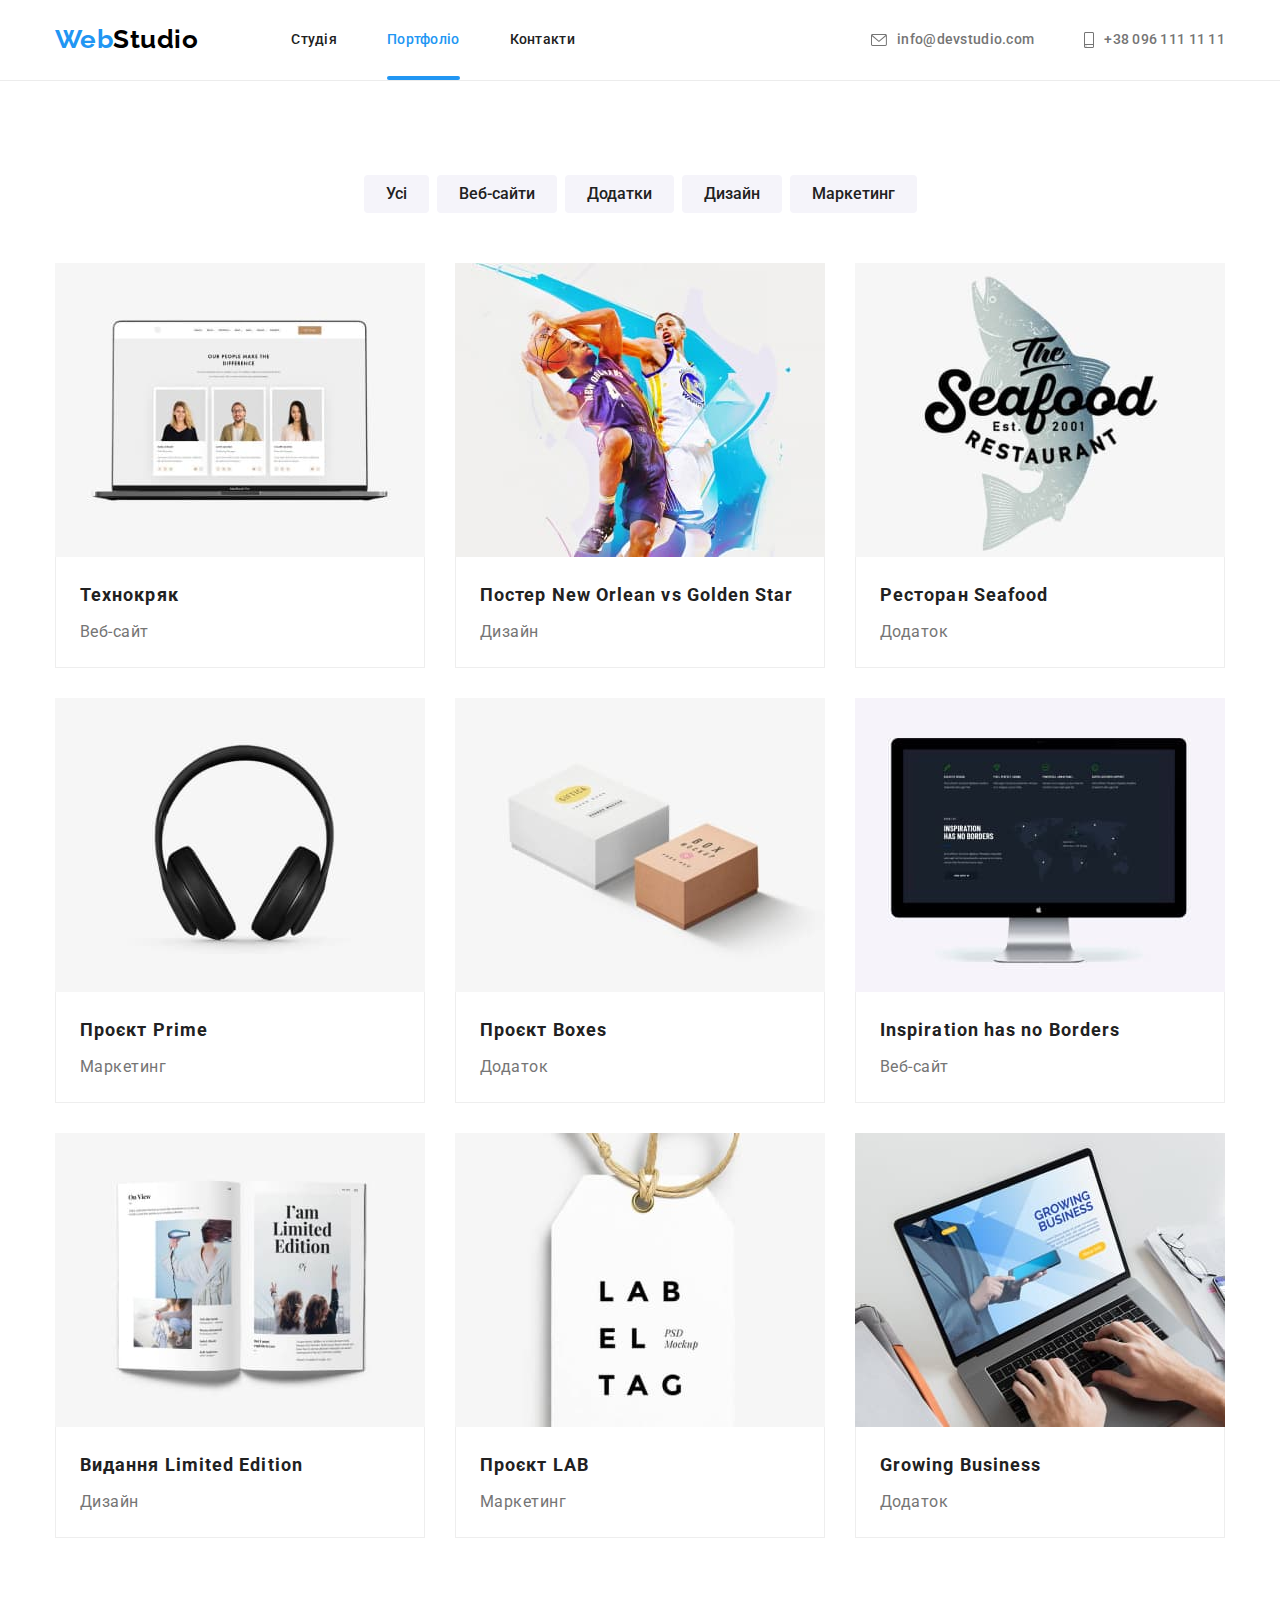
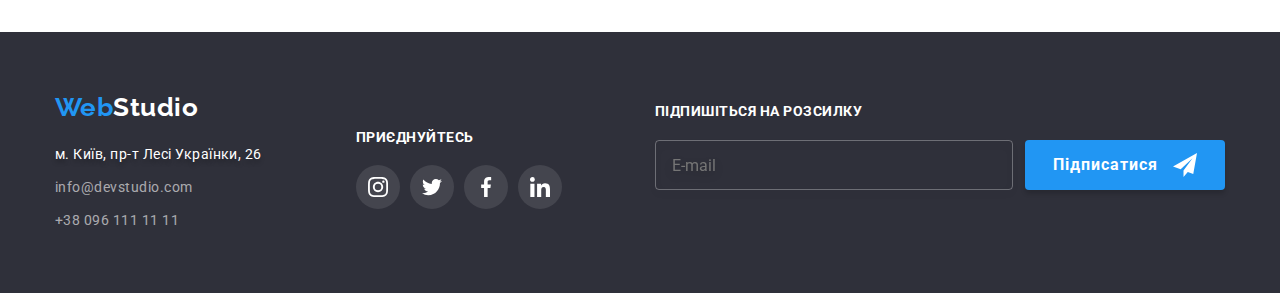
==== portfolio.html @ 2a23f06a "Копіює попереднє ДЗ" ====
<!DOCTYPE html>
<html lang="uk">
  <head>
    <meta charset="UTF-8" />
    <meta http-equiv="X-UA-Compatible" content="IE=edge" />
    <meta name="viewport" content="width=device-width, initial-scale=1.0" />
    <title>Portfolio</title>
    <link rel="preconnect" href="https://fonts.googleapis.com" />
    <link rel="preconnect" href="https://fonts.gstatic.com" crossorigin />
    <link
      href="https://fonts.googleapis.com/css2?family=Raleway:wght@700&family=Roboto:wght@400;500;700;900&display=swap"
      rel="stylesheet"
    />
    <link
      rel="stylesheet"
      href="https://cdnjs.cloudflare.com/ajax/libs/modern-normalize/1.1.0/modern-normalize.min.css"
    />
    <link rel="stylesheet" href="./css/styles.css" />
  </head>
  <body>
    <header class="header">
      <div class="container main-nav">
        <nav class="nav">
          <a href="./index.html" class="header-logo"><span class="logo-accent">Web</span>Studio</a>
          <ul class="site-nav reset">
            <li class="item"><a href="./index.html" class="link">Студія</a></li>
            <li class="item"><a href="./portfolio.html" class="link current">Портфоліо</a></li>
            <li class="item"><a href="" class="link">Контакти</a></li>
          </ul>
        </nav>
        <ul class="contacts reset">
          <li class="item">
            <a href="mailto:info@devstudio.com" class="contact">
              <svg class="icon envelope" width="16" height="12">
                <use href="./images/icon.svg#icon-envelope"></use>
              </svg>
              info@devstudio.com</a
            >
          </li>
          <li class="item">
            <a href="tel:+380961111111" class="contact">
              <svg class="icon smartphone" width="10" height="16">
                <use href="./images/icon.svg#icon-smartphone"></use>
              </svg>
              +38 096 111 11 11</a
            >
          </li>
        </ul>
      </div>
    </header>

    <main>
      <section class="section portfolio">
        <div class="container">
          <h1 class="hiden">Портфоліо</h1>
          <!-- Фільтри -->
          <ul class="filters reset">
            <li class="item"><button type="button" class="filter">Усі</button></li>
            <li class="item"><button type="button" class="filter">Веб-сайти</button></li>
            <li class="item"><button type="button" class="filter">Додатки</button></li>
            <li class="item"><button type="button" class="filter">Дизайн</button></li>
            <li class="item"><button type="button" class="filter">Маркетинг</button></li>
          </ul>
          <!-- Картки проєктів -->
          <ul class="cards flex reset">
            <li class="card">
              <a href="" class="card-link">
                <div class="card-thumd">
                  <div class="card-overlay">
                    <p class="card-actions">
                      Ресурс пропонує комплексні пропозиції з різним рівнем функціоналу та сервісів.
                      Все це дозволить відвідувачу отримати вичерпні відомості про компанію чи
                      приватну особу.
                    </p>
                  </div>
                  <img
                    src="./images/portfolio1.jpg"
                    alt="Ноутбук"
                    width="370"
                    height="294"
                    class="card-img"
                  />
                </div>
                <div class="descr">
                  <h2 class="title">Технокряк</h2>
                  <p class="text">Веб-сайт</p>
                </div>
              </a>
            </li>
            <li class="card">
              <a href="" class="card-link">
                <div class="card-thumd">
                  <div class="card-overlay">
                    <p class="card-actions">
                      Ресурс пропонує комплексні пропозиції з різним рівнем функціоналу та сервісів.
                      Все це дозволить відвідувачу отримати вичерпні відомості про компанію чи
                      приватну особу.
                    </p>
                  </div>
                  <img
                    src="./images/portfolio2.jpg"
                    alt="Баскетбол"
                    width="370"
                    height="294"
                    class="card-img"
                  />
                </div>
                <div class="descr">
                  <h2 class="title">Постер New Orlean vs Golden Star</h2>
                  <p class="text">Дизайн</p>
                </div>
              </a>
            </li>
            <li class="card">
              <a href="" class="card-link">
                <div class="card-thumd">
                  <div class="card-overlay">
                    <p class="card-actions">
                      Ресурс пропонує комплексні пропозиції з різним рівнем функціоналу та сервісів.
                      Все це дозволить відвідувачу отримати вичерпні відомості про компанію чи
                      приватну особу.
                    </p>
                  </div>
                  <img
                    src="./images/portfolio3.jpg"
                    alt="Назва ресторану на фоні риби"
                    width="370"
                    height="294"
                    class="card-img"
                  />
                </div>
                <div class="descr">
                  <h2 class="title">Ресторан Seafood</h2>
                  <p class="text">Додаток</p>
                </div>
              </a>
            </li>
            <li class="card">
              <a href="" class="card-link">
                <div class="card-thumd">
                  <div class="card-overlay">
                    <p class="card-actions">
                      Ресурс пропонує комплексні пропозиції з різним рівнем функціоналу та сервісів.
                      Все це дозволить відвідувачу отримати вичерпні відомості про компанію чи
                      приватну особу.
                    </p>
                  </div>
                  <img
                    src="./images/portfolio4.jpg"
                    alt="Навушники"
                    width="370"
                    height="294"
                    class="card-img"
                  />
                </div>
                <div class="descr">
                  <h2 class="title">Проєкт Prime</h2>
                  <p class="text">Маркетинг</p>
                </div>
              </a>
            </li>
            <li class="card">
              <a href="" class="card-link">
                <div class="card-thumd">
                  <div class="card-overlay">
                    <p class="card-actions">
                      Ресурс пропонує комплексні пропозиції з різним рівнем функціоналу та сервісів.
                      Все це дозволить відвідувачу отримати вичерпні відомості про компанію чи
                      приватну особу.
                    </p>
                  </div>
                  <img
                    src="./images/portfolio5.jpg"
                    alt="Дві коробки"
                    width="370"
                    height="294"
                    class="card-img"
                  />
                </div>
                <div class="descr">
                  <h2 class="title">Проєкт Boxes</h2>
                  <p class="text">Додаток</p>
                </div>
              </a>
            </li>
            <li class="card">
              <a href="" class="card-link">
                <div class="card-thumd">
                  <div class="card-overlay">
                    <p class="card-actions">
                      Ресурс пропонує комплексні пропозиції з різним рівнем функціоналу та сервісів.
                      Все це дозволить відвідувачу отримати вичерпні відомості про компанію чи
                      приватну особу.
                    </p>
                  </div>
                  <img
                    src="./images/portfolio6.jpg"
                    alt="Монітор"
                    width="370"
                    height="294"
                    class="card-img"
                  />
                </div>
                <div class="descr">
                  <h2 class="title">Inspiration has no Borders</h2>
                  <p class="text">Веб-сайт</p>
                </div>
              </a>
            </li>
            <li class="card">
              <a href="" class="card-link">
                <div class="card-thumd">
                  <div class="card-overlay">
                    <p class="card-actions">
                      Ресурс пропонує комплексні пропозиції з різним рівнем функціоналу та сервісів.
                      Все це дозволить відвідувачу отримати вичерпні відомості про компанію чи
                      приватну особу.
                    </p>
                  </div>
                  <img
                    src="./images/portfolio7.jpg"
                    alt="Глянцевий журнал"
                    width="370"
                    height="294"
                    class="card-img"
                  />
                </div>
                <div class="descr">
                  <h2 class="title">Видання Limited Edition</h2>
                  <p class="text">Дизайн</p>
                </div>
              </a>
            </li>
            <li class="card">
              <a href="" class="card-link">
                <div class="card-thumd">
                  <div class="card-overlay">
                    <p class="card-actions">
                      Ресурс пропонує комплексні пропозиції з різним рівнем функціоналу та сервісів.
                      Все це дозволить відвідувачу отримати вичерпні відомості про компанію чи
                      приватну особу.
                    </p>
                  </div>
                  <img
                    src="./images/portfolio8.jpg"
                    alt="Бірка з логотипом"
                    width="370"
                    height="294"
                    class="card-img"
                  />
                </div>
                <div class="descr">
                  <h2 class="title">Проєкт LAB</h2>
                  <p class="text">Маркетинг</p>
                </div>
              </a>
            </li>
            <li class="card">
              <a href="" class="card-link">
                <div class="card-thumd">
                  <div class="card-overlay">
                    <p class="card-actions">
                      Ресурс пропонує комплексні пропозиції з різним рівнем функціоналу та сервісів.
                      Все це дозволить відвідувачу отримати вичерпні відомості про компанію чи
                      приватну особу.
                    </p>
                  </div>
                  <img
                    src="./images/portfolio9.jpg"
                    alt="Ноутбук"
                    width="370"
                    height="294"
                    class="card-img"
                  />
                </div>
                <div class="descr">
                  <h2 class="title">Growing Business</h2>
                  <p class="text">Додаток</p>
                </div>
              </a>
            </li>
          </ul>
        </div>
      </section>
    </main>
    <footer class="footer">
      <div class="container test" >
        <div class="logo-address">
          <a href="./index.html" class="footer-logo"><span class="logo-accent">Web</span>Studio</a>
          <address>
            <ul class="address reset">
              <li class="item">
                <a
                  href="https://goo.gl/maps/BD2goGqoKJYriKca9"
                  target="_blank"
                  class="footer-address"
                  >м. Київ, пр-т Лесі Українки, 26</a
                >
              </li>
              <li class="item">
                <a href="mailto:info@devstudio.com" class="footer-mail">info@devstudio.com</a>
              </li>
              <li class="item">
                <a href="tel:+380961111111" class="footer-tel">+38 096 111 11 11</a>
              </li>
            </ul>
          </address>
        </div>
        <div class="social-footer">
          <h3 class="title">приєднуйтесь</h3>
          <ul class="social-links reset">
            <li>
              <a href="" class="icon-link">
                <svg class="icon" width="20" height="20">
                  <use href="./images/icon.svg#icon-instagram"></use>
                </svg>
              </a>
            </li>
            <li>
              <a href="" class="icon-link">
                <svg class="icon" width="20" height="20">
                  <use href="./images/icon.svg#icon-twitter"></use>
                </svg>
              </a>
            </li>
            <li>
              <a href="" class="icon-link">
                <svg class="icon" width="20" height="20">
                  <use href="./images/icon.svg#icon-facebook"></use>
                </svg>
              </a>
            </li>
            <li>
              <a href="" class="icon-link">
                <svg class="icon" width="20" height="20">
                  <use href="./images/icon.svg#icon-linkedin"></use>
                </svg>
              </a>
            </li>
          </ul>
        </div>
        <div class="subscription">
          <h3 class="title">Підпишіться на розсилку</h3>
          <form class="subscription-form">
            <label for="user_email"></label>
            <input class="subscription-input" type="email" name="subscriber-email" id="user_email" placeholder="E-mail"/>

            <button class="subscription-btn" type="submit">Підписатися
              <svg class="subscription-icon" width="24" height="24">
                <use href="./images/icon.svg#icon-send"></use>
              </svg>
            </button>
          </form>
        </div>
      </div>
    </footer>
  </body>
</html>
---- css/styles.css ----
html {
  box-sizing: border-box;
}

*,
*::before,
*::after {
  box-sizing: border-box;
}

h1,
h2,
h3,
h4,
h5,
h6,
p {
  margin-top: 0;
  margin-bottom: 0;
}

img {
  display: block;
}

:root {
  --primary-text-color: #212121;
  --text-color: #757575;
  --accent-color: #2196f3;
  --primary-background-color: #ffffff;
  --secondary-background-color: #2f303a;
  --third-background-color: #f5f5f5;
  /* Transition settings*/
  --transition-duration: 250ms;
  --transition-timing-function: cubic-bezier(0.4, 0, 0.2, 1);
}

body {
  background-color: var(--primary-background-color);
  color: var(--primary-text-color);

  font-family: 'Roboto', sans-serif;
  letter-spacing: 0.03em;
}

input, 
textarea {
  display: block;
  outline: transparent;
}

.reset {
  padding: 0;
  margin: 0;
  list-style: none;
}

/* Header */

.header {
  border-bottom: 1px solid #ececec;
}
.header-logo {
  padding-top: 24px;
  padding-bottom: 24px;

  color: #000000;

  font-family: 'Raleway', sans-serif;
  font-weight: 700;
  font-size: 26px;
  line-height: 1.2;
  text-decoration: none;

  transition-property: color;
  transition-duration: var(--transition-duration);
  transition-timing-function: var(--transition-timing-function);
}

.header-logo .logo-accent {
  color: var(--accent-color);
}

.header-logo:hover,
.header-logo:focus {
  color: var(--accent-color);
}

.container {
  margin: 0 auto;
  width: 1200px;
  padding-left: 15px;
  padding-right: 15px;
}
/* Site nav */

.nav {
  display: flex;
  align-items: center;
}

.main-nav {
  display: flex;
}

.site-nav {
  display: flex;
  margin-left: 93px;
}

.site-nav .item + .item {
  margin-left: 50px;
}

.contacts {
  display: flex;
  margin-left: auto;
}

.contacts .item + .item {
  margin-left: 50px;
}

.site-nav .link,
.contacts .contact {
  display: block;
  padding-top: 32px;
  padding-bottom: 32px;

  color: var(--primary-text-color);

  font-weight: 500;
  font-size: 14px;
  line-height: 1.14;
  letter-spacing: 0.02em;
  text-decoration: none;

  transition-property: color;
  transition-duration: var(--transition-duration);
  transition-timing-function: var(--transition-timing-function);

}

.site-nav .link.current {
  position: relative;
  color: var(--accent-color);
}

.link.current::after {
  content: '';
  position: absolute;
  left: 0;
  bottom: 0;
  display: block;
  width: 100%;
  height: 4px;
  border-radius: 2px;
  background-color: var(--accent-color);
}

.contacts .contact {
  display: flex;
  align-items: center;

  color: var(--text-color);

  transition-property: color;
  transition-duration: var(--transition-duration);
  transition-timing-function: var(--transition-timing-function);

}

.contact > .icon.envelope {
  width: 16px;
  height: 12px;
  margin-right: 10px;
  padding: 0;
  fill: currentColor;
}

.contact > .icon.smartphone {
  width: 10px;
  height: 16px;
  margin-right: 10px;
  padding: 0;
  fill: currentColor;
}

.site-nav .link:hover,
.site-nav .link:focus,
.contact:hover,
.contact:focus {
  color: var(--accent-color);
}

/* Hero */

.hero-title {
  margin: 0 auto;
  margin-bottom: 30px;
  width: 696px;

  color: var(--primary-background-color);

  font-weight: 900;
  font-size: 44px;
  line-height: 1.36;
  letter-spacing: 0.06em;
  text-transform: uppercase;
}

.hero {
  padding-top: 200px;
  padding-bottom: 200px;
  text-align: center;

  background-color: #c4c4c4;
}

.overlay {
  max-width: 1600px;
  height: 600px;
  margin-left: auto;
  margin-right: auto;
  background-image: linear-gradient(to right, rgba(47, 48, 58, 0.4), rgba(47, 48, 58, 0.4)),
    url(../images/bg-image-hero.jpg);
  background-repeat: no-repeat;
  background-position: center;
  background-size: cover;
}

/* Hero button */

.button {
  border: none;
  border-radius: 4px;
  box-shadow: 0px 4px 4px rgba(0, 0, 0, 0.15);
  padding: 10px 32px;
  min-width: 216px;

  color: var(--primary-background-color);
  background-color: var(--accent-color);

  font-weight: 700;
  font-size: 16px;
  line-height: 1.88;
  text-align: center;
  letter-spacing: 0.06em;
  cursor: pointer;

  transition-property: background-color;
  transition-duration: var(--transition-duration);
  transition-timing-function: var(--transition-timing-function);
}
.button:hover,
.button:focus {
  background-color: #188ce8;
}

/* Modal */

.backdrop {
  position: fixed;
  z-index: 10;
  top: 0;
  left: 0;
  width: 100%;
  height: 100%;
  background-color: rgba(0, 0, 0, 0.2);
  transform:  scale(1);
  transition-duration: 250ms;
  transform-origin: top center;
  transition-timing-function: var(--transition-timing-function);
}

.backdrop.is-hidden {
  opacity: 0;
  pointer-events: none;
  visibility: hidden;

  transform:  scale(0);
  transition-duration: 250ms;
  transform-origin: top center;
  transition-timing-function: var(--transition-timing-function);
}

.modal {
  position: absolute;
  top: 50%;
  left: 50%;
  transform: translate(-50%, -50%);
  width: 528px;
  height: 581px;
  background-color: #FFFFFF;
  box-shadow: 0px 1px 3px rgba(0, 0, 0, 0.12), 0px 1px 1px rgba(0, 0, 0, 0.14), 0px 2px 1px rgba(0, 0, 0, 0.2);
  border-radius: 4px;
}

.modal-btn-close {
  position: absolute;
  top: 8px;
  right: 8px;
  display: flex;
  justify-content: center;
  align-items: center;
  width: 30px;
  height: 30px;
  background: #FFFFFF;
  border: 1px solid rgba(0, 0, 0, 0.1);
  border-radius: 50%;
  cursor: pointer;
}

.modal-btn-close .icon {
  width: 11px;
  height: 11px;

  transition-property: fill;
  transition-duration: var(--transition-duration);
  transition-timing-function: var(--transition-timing-function);
}

.modal-btn-close:hover .icon {
  fill: var(--accent-color);
}

/* Modal forms */

.registration-form {
  padding: 40px;
  text-align: left;
}

.modal-title {
  display: block;
  text-align: center;
  margin-bottom: 12px;
  font-weight: 700;
  font-size: 20px;
  line-height: 1.15;
  color: #212121;
}

.modal-label {
  position: relative;
  display: block;
}

.modal-label:nth-child(-n + 3) {
  margin-bottom: 10px;
}

.modal-label:last-child {
  margin-bottom: 20px;
}

.modal-name {
  display: block;
  margin-left: 0;
  margin-bottom: 4px;
  font-weight: 400;
  font-size: 12px;
  line-height: 1.17;
  letter-spacing: 0.01em;
  color: var(--text-color);
}

.modal-input {
  outline: transparent;
  width: 100%;
  height: 40px;
  padding-left: 42px;
  padding-right: 42px;
  border: 1px solid rgba(33, 33, 33, 0.2);
  border-radius: 4px;
  font-size: 12px;
  line-height: 1.17;
  letter-spacing: 0.01em;
  color: rgba(117, 117, 117, 0.5);

  transition-property: border-color, fill;
  transition-duration: var(--transition-duration);
  transition-timing-function: var(--transition-timing-function);
}

.modal-icon {
  position: absolute;
  bottom: 11px;
  left: 12px;

  transition-property: border-color, fill;
  transition-duration: var(--transition-duration);
  transition-timing-function: var(--transition-timing-function);
}

.modal-input:focus {
  border-color: var(--accent-color);
}

.modal-input:focus + .modal-icon {
  fill: var(--accent-color);
}

.modal-textarea {
  outline: transparent;
  width: 100%;
  height: 120px;
  padding: 12px 16px;
  border: 1px solid rgba(33, 33, 33, 0.2);
  border-radius: 4px;
  resize: none;
  font-weight: 400;
  font-size: 12px;
  line-height: 1.17;
  letter-spacing: 0.01em;
  color: rgba(117, 117, 117, 0.5);

  transition-property: border-color;
  transition-duration: var(--transition-duration);
  transition-timing-function: var(--transition-timing-function);
}

.modal-textarea::placeholder {
  font-weight: 400;
  font-size: 12px;
  line-height: 1.17;
  letter-spacing: 0.01em;
  color: rgba(117, 117, 117, 0.5);
}

.modal-textarea:focus {
  border-color: var(--accent-color);
}

.agreement-title {
  display: flex;
  align-items: center;
  justify-content: center;
  gap: 8px;

  /* display: block; */
  margin-bottom: 30px;
  text-align: center;
  font-weight: 400;
  font-size: 14px;
  line-height: 1.71;
  color: var(--text-color);
  cursor: pointer;
}

.agreement-chekbox {
  position: absolute;
  opacity: 0;
  transform: scale(0);
}

.chekbox-icon {
  display: block;
}

.uncheked-icon {
  opacity: 1;

  transition-property: opacity, fill;
  transition-duration: var(--transition-duration);
  transition-timing-function: var(--transition-timing-function);
}

.agreement-chekbox:checked + .chekbox-icon .uncheked-icon {
  opacity: 0;
}

.cheked-icon {
  opacity: 0;

  transition-property: opacity;
  transition-duration: var(--transition-duration);
  transition-timing-function: var(--transition-timing-function);
}

.agreement-chekbox:checked + .chekbox-icon .cheked-icon {
  opacity: 1;
}

.agreement-chekbox:focus + .chekbox-icon .uncheked-icon {
  fill: var(--accent-color);
}

.agreement-name {
  user-select: none;
}

.agreement-link {
  text-decoration: underline;
  text-underline-position: under;  
  color: var(--accent-color);

  transition-property: color;
  transition-duration: var(--transition-duration);
  transition-timing-function: var(--transition-timing-function);
}

.agreement-link:hover,
.agreement-link:focus {
  color: #188ce8;
}

.agreement-btn {
  display: block;
  margin: 0 auto;
  width: 200px;
  height: 50px;
  border: none;
  font-weight: 700;
  font-size: 16px;
  line-height: 1.88;
  letter-spacing: 0.06em;
  color: #FFFFFF;
  background-color: var(--accent-color);
  box-shadow: 0px 4px 4px rgba(0, 0, 0, 0.15);
  border-radius: 4px;
  cursor: pointer;

  transition-property: background-color;
  transition-duration: var(--transition-duration);
  transition-timing-function: var(--transition-timing-function);
}

.agreement-btn:hover,
.agreement-btn:focus {
background-color: #188ce8;
}


/* Sections */

.section {
  padding-top: 94px;
  padding-bottom: 94px;
}

.section-title {
  margin-bottom: 50px;
  color: var(--primary-text-color);

  font-weight: 700;
  font-size: 36px;
  line-height: 1.17;
  text-align: center;
}

/* Features */

.hiden {
  position: absolute;
  width: 1px;
  height: 1px;
  margin: -1px;
  border: 0;
  padding: 0;
  white-space: nowrap;
  clip-path: inset(100%);
  clip: rect(0 0 0 0);
  overflow: hidden;
}

.section.features {
  padding-bottom: 0;
}

.features {
  display: flex;
}

.features .item {
  width: 270px;
  margin-left: 30px;
}

.features .item:nth-child(1) {
  margin-left: 0;
}

.icon-features-bg {
  width: 270px;
  padding: 25px 100px;
  margin-bottom: 30px;
  background: #f5f4fa;
  border-radius: 4px;
}

.icon-features-bg > .icon {
  display: block;
}

.features .text {
  color: var(--text-color);
}

.features .title {
  margin-bottom: 10px;
  font-weight: 700;
  font-size: 14px;
  line-height: 1.14;
  text-transform: uppercase;
}

.features .text {
  font-size: 14px;
  line-height: 1.71;
}

/* Works */

.works {
  display: flex;
}

.works .item {
  position: relative;
  width: 370px;
  margin-left: 30px;
}

.works .item:nth-child(1) {
  margin-left: 0;
}

.works .descr {
  position: absolute;
  bottom: 0;
  left: 0;
  width: 100%;
  padding: 27px;
  font-weight: 700;
  font-size: 14px;
  line-height: 1.14;
  text-align: center;
  text-transform: uppercase;
  color: #FFFFFF;
  background-color: rgba(47, 48, 58, 0.8);;
}

/* Team */

.section.team {
  background-color: var(--third-background-color);
}

.team-list {
  display: flex;
  text-align: center;
}

.team-list .item {
  width: 270px;
  margin-left: 30px;
  text-align: center;
  background-color: var(--primary-background-color);
  box-shadow: 0px 1px 3px rgba(0, 0, 0, 0.12), 0px 1px 1px rgba(0, 0, 0, 0.14),
    0px 2px 1px rgba(0, 0, 0, 0.2);
  border-radius: 0px 0px 4px 4px;
}

.team-list .item:nth-child(1) {
  margin-left: 0;
}

.section.team > .section-title {
  margin-bottom: 50px;
}

.team-list .descr {
  padding-top: 30px;
  padding-bottom: 30px;
}

.team-list .name {
  margin-bottom: 10px;
  font-weight: 500;
  font-size: 16px;
  line-height: 1.19;
}

.team-list .position {
  margin-bottom: 16px;

  color: var(--text-color);

  font-size: 16px;
  line-height: 1.19;
}

.descr .social-links {
  display: flex;
  justify-content: center;
  gap: 10px;
}

.social-links .icon-link {
  display: flex;
  align-items: center;
  justify-content: center;
  width: 44px;
  height: 44px;
  border-radius: 50%;
  color: #afb1b8;

  transition-property: background-color, color;
  transition-duration: var(--transition-duration);
  transition-timing-function: var(--transition-timing-function);
}

.icon-link:hover,
.icon-link:focus {
  color: #ffffff;
  background-color: var(--accent-color);
}

.icon-link .icon {
  fill: currentColor;
}

/* Clients */

.client-links {
  display: flex;
  justify-content: center;
  gap: 30px;
}

.client-link {
  display: block;
  width: 170px;
  padding: 16px 32px;
  border: 1px solid #afb1b8;
  border-radius: 4px;
  color: #afb1b8;

  transition-property: border-color, color;
  transition-duration: var(--transition-duration);
  transition-timing-function: var(--transition-timing-function);

}

.client-link:hover,
.client-link:focus {
  color: var(--accent-color);
  border-color: var(--accent-color);
}

.client-link .icon {
  display: block;
  fill: currentColor;
}

/* Footer */

.footer {
  padding-top: 60px;
  padding-bottom: 60px;
  background-color: var(--secondary-background-color);
}

.footer-logo {
  display: block;
  margin-bottom: 20px;
  color: var(--primary-background-color);

  font-family: 'Raleway', sans-serif;
  font-weight: 700;
  font-size: 26px;
  line-height: 1.19;
  text-decoration: none;

  transition-property: color;
  transition-duration: var(--transition-duration);
  transition-timing-function: var(--transition-timing-function);
}

.footer-logo .logo-accent {
  color: var(--accent-color);
}

.footer-logo:hover,
.footer-logo:focus {
  color: var(--accent-color);
}

.address {
  width: 231px;
  font-size: 14px;
  line-height: 1.71;
  font-style: normal;
}

.address > .item:nth-child(-n + 2) {
  margin-bottom: 9px;
}

.footer-address {
  display: block;
  color: var(--primary-background-color);
  text-decoration: none;
  text-shadow: 0px 4px 4px rgba(0, 0, 0, 0.25);

  transition-property: color;
  transition-duration: var(--transition-duration);
  transition-timing-function: var(--transition-timing-function);
}

.footer-mail,
.footer-tel {
  display: block;
  color: rgba(255, 255, 255, 0.6);
  text-decoration: none;

  transition-property: color;
  transition-duration: var(--transition-duration);
  transition-timing-function: var(--transition-timing-function);
}

.footer-address:hover,
.footer-address:focus,
.footer-mail:hover,
.footer-mail:focus,
.footer-tel:hover,
.footer-tel:focus {
  color: var(--accent-color);
}
/* Social footer */

.test {
  display: flex;
}

.social-footer {
  width: 206px;
  margin-left: 70px;
  align-content: center;
}

.social-footer .title {
  margin-top: 12px;
  margin-bottom: 20px;
  font-weight: 700;
  font-size: 14px;
  line-height: 16px;
  text-transform: uppercase;
  color: #ffffff;
}

.social-footer .social-links {
  display: flex;
  gap: 10px;
}

.social-footer .icon-link {
  display: flex;
  align-items: center;
  justify-content: center;
  width: 44px;
  height: 44px;
  border-radius: 50%;
  color: #ffffff;
  background: rgba(255, 255, 255, 0.1);

  transition-property: background-color;
  transition-duration: var(--transition-duration);
  transition-timing-function: var(--transition-timing-function);
}

.icon-link:hover,
.icon-link:focus {
  background-color: var(--accent-color);
}

/* Footer Subscription */

.subscription {
  margin-left: 93px;
}

.subscription-form {
  display: flex;
}

.subscription .title { 
  margin-top: 12px; 
  margin-bottom: 20px;
  font-weight: 700;
  font-size: 14px;
  line-height: 1.14;
  text-transform: uppercase;
    color: #FFFFFF;
}

.subscription-input {
  width: 358px;
  height: 50px;
  margin-right: 12px;
  padding: 15px 16px;
  border: 1px solid rgba(255, 255, 255, 0.3);
  filter: drop-shadow(0px 4px 4px rgba(0, 0, 0, 0.15));
  border-radius: 4px;
  background-color: transparent;
  font-size: 16px;
  line-height: 1.25;
  color: rgba(255, 255, 255, 0.6);

  transition-property: border-color;
  transition-duration: var(--transition-duration);
  transition-timing-function: var(--transition-timing-function);
}

.subscription-input:focus {
  border-color: var(--accent-color);
}

.subscription-btn {
  position: relative;
  display: block;
  width: 200px;
  height: 50px;
  padding: 10px 28px;
  border: none;
  background-color: #2196F3;
  box-shadow: 0px 4px 4px rgba(0, 0, 0, 0.15);
  border-radius: 4px;
  text-align: start;
  font-weight: 700;
  font-size: 16px;
  line-height: 1.88;
  letter-spacing: 0.06em;
  color: #FFFFFF;
  cursor: pointer;

  transition-property: background-color;
  transition-duration: var(--transition-duration);
  transition-timing-function: var(--transition-timing-function);

}

.subscription-icon {
  position: absolute;
  top: 13px;
  right: 28px;
}

.subscription-btn:hover,
.subscription-btn:focus {
  background-color: #188ce8;
}

/* Page Portfolio.html */

.section.portfolio {
  background-color: var(--primary-background-color);
}

.filters {
  display: flex;
  justify-content: center;
  margin-bottom: 50px;
}

.filters .item + .item {
  margin-left: 8px;
}

.filters .button {
  padding: 6px 22px;
}
.filter {
  padding: 6px 22px;

  background-color: #f5f4fa;
  color: var(--primary-text-color);
  border-radius: 4px;
  border: none;

  font-weight: 500;
  font-size: 16px;
  line-height: 1.62;
  font-family: inherit;

  transition-property: background-color, color, box-shadow;
  transition-duration: var(--transition-duration);
  transition-timing-function: var(--transition-timing-function);
}

.filter:hover,
.filter:focus {
  background-color: var(--accent-color);
  color: var(--primary-background-color);
  box-shadow: 0px 3px 1px rgba(0, 0, 0, 0.1), 0px 1px 2px rgba(0, 0, 0, 0.08),
    0px 2px 2px rgba(0, 0, 0, 0.12);
  cursor: pointer;
}

.card-thumd {
  position: relative;
  overflow: hidden;
}

.card-overlay {
  position: absolute;
  bottom: 0;
  left: 0;
  width: 100%;
  height: 100%;
  background-color: rgba(33, 150, 243, 0.9);
  transform: translateY(100%);
  
  transition-property: transform;
  transition-duration: var(--transition-duration);
  transition-timing-function: var(--transition-timing-function);
}

.card-link:hover .card-overlay {
  transform: translateY(0%);
}

.card-actions {
  display: block;
  position: absolute;
  bottom: 0;
  left: 0;

  padding: 63px 24px;
  font-weight: 400;
  font-size: 18px;
  line-height: 28px;
  color: #fff;
}

.cards.flex {
  display: flex;
  flex-wrap: wrap;
}

.card {
  width: 370px;
  margin-right: 30px;
  margin-bottom: 30px;
}

.card:nth-child(3n) {
  margin-right: 0;
}

.card:nth-last-child(-n + 3) {
  margin-bottom: 0;
}

.card .title {
  margin-bottom: 4px;
  color: var(--primary-text-color);

  font-weight: 700;
  font-size: 18px;
  line-height: 2;
  letter-spacing: 0.06em;
}

.card .text {
  color: var(--text-color);

  font-size: 16px;
  line-height: 1.88;
}

.card .descr {
  padding: 20px 24px;
  border: 1px solid #eeeeee;
  border-top: none;
  background: var(--primary-background-color);
}

.card-link {
  display: block;
  text-decoration: none;

  transition-property: box-shadow;
  transition-duration: var(--transition-duration);
  transition-timing-function: var(--transition-timing-function);

}

.card-link:hover,
.card-link:focus {
  box-shadow: 0px 1px 1px rgba(0, 0, 0, 0.12), 0px 4px 4px rgba(0, 0, 0, 0.06), 1px 4px 6px rgba(0, 0, 0, 0.16);
}
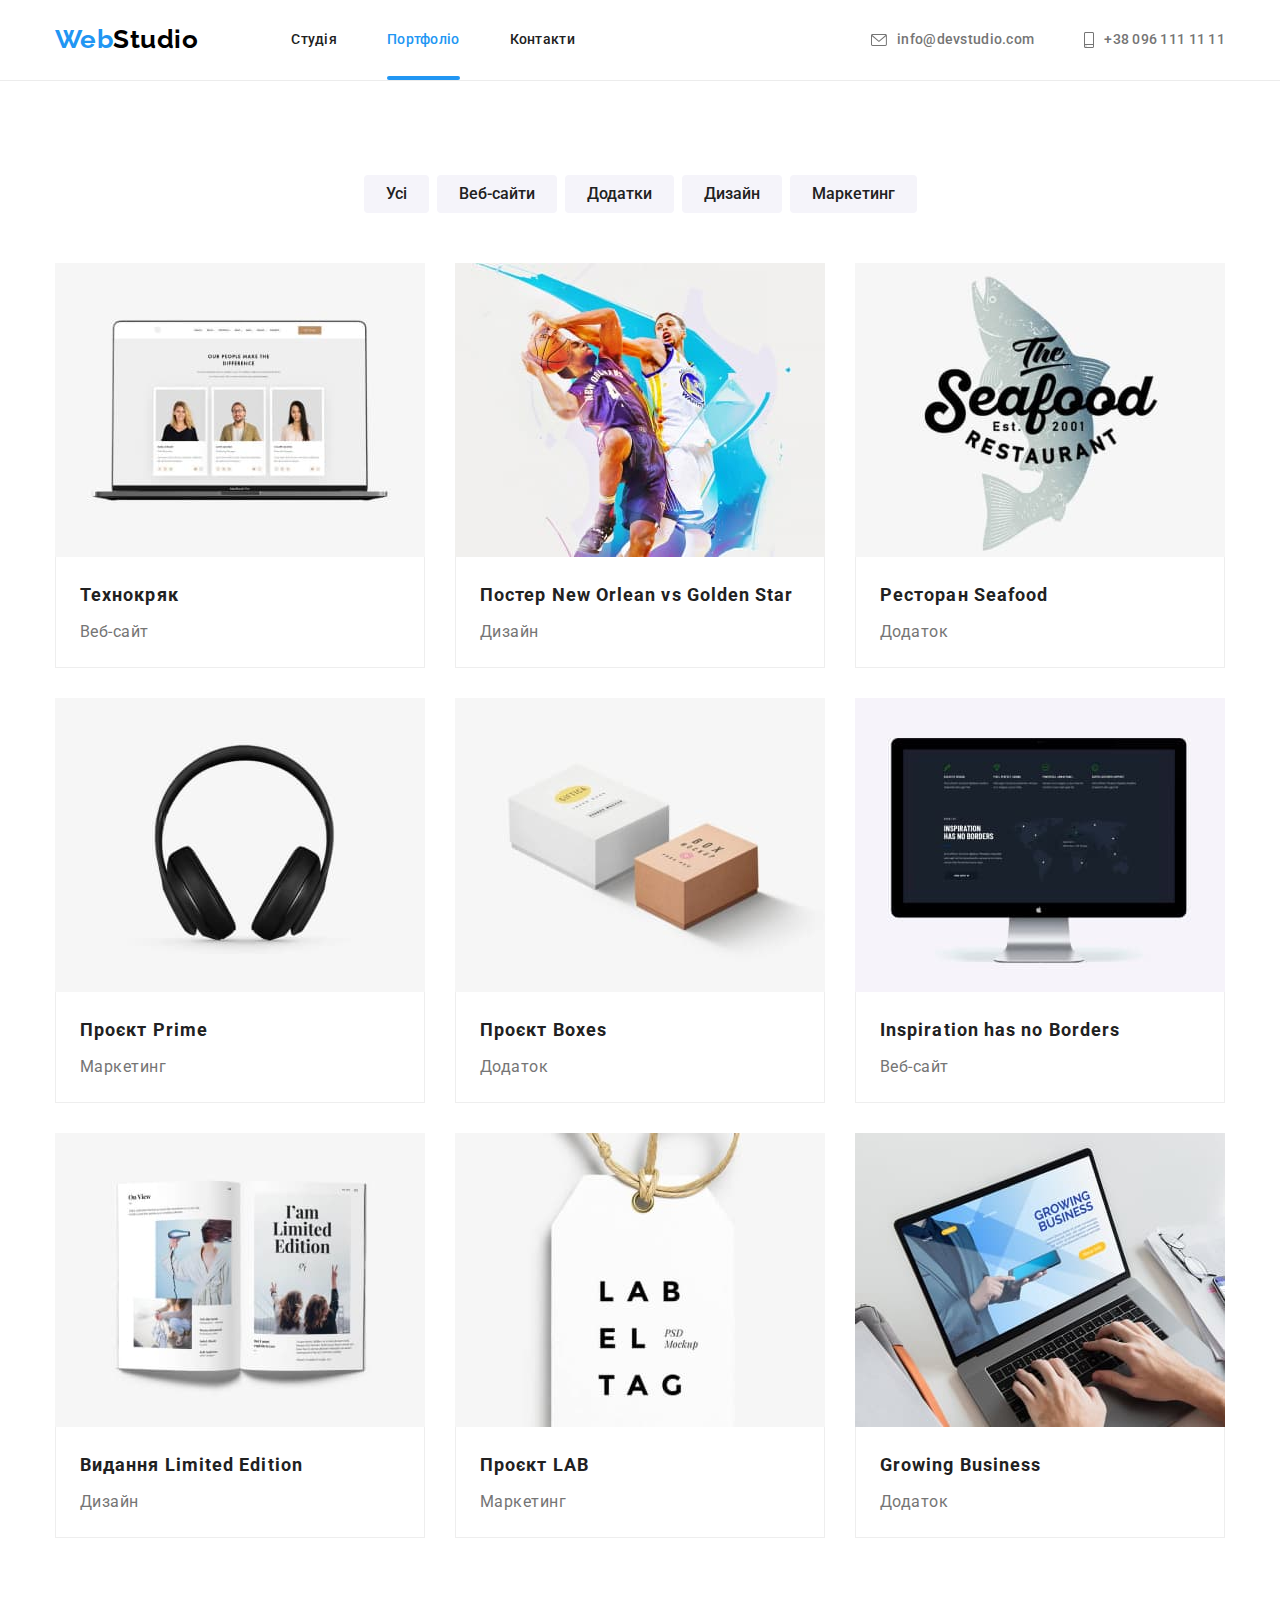
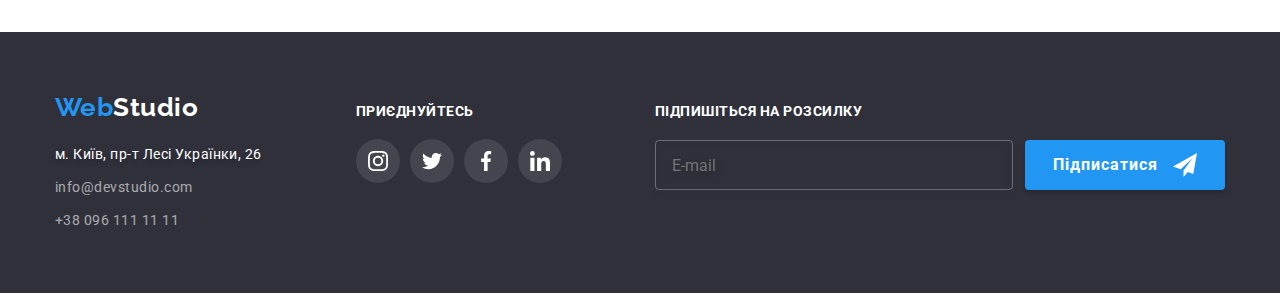
==== commit 296f1f49: "Виконує правки вказані ментором у попередній ДЗ" ====
--- a/portfolio.html
+++ b/portfolio.html
@@ -284,7 +284,7 @@
       </section>
     </main>
     <footer class="footer">
-      <div class="container test" >
+      <div class="container aligned" >
         <div class="logo-address">
           <a href="./index.html" class="footer-logo"><span class="logo-accent">Web</span>Studio</a>
           <address>
--- a/css/styles.css
+++ b/css/styles.css
@@ -830,8 +830,9 @@
 }
 /* Social footer */
 
-.test {
-  display: flex;
+.aligned {
+  display: flex;
+  align-items: baseline;
 }
 
 .social-footer {
@@ -841,7 +842,6 @@
 }
 
 .social-footer .title {
-  margin-top: 12px;
   margin-bottom: 20px;
   font-weight: 700;
   font-size: 14px;
@@ -886,7 +886,6 @@
 }
 
 .subscription .title { 
-  margin-top: 12px; 
   margin-bottom: 20px;
   font-weight: 700;
   font-size: 14px;
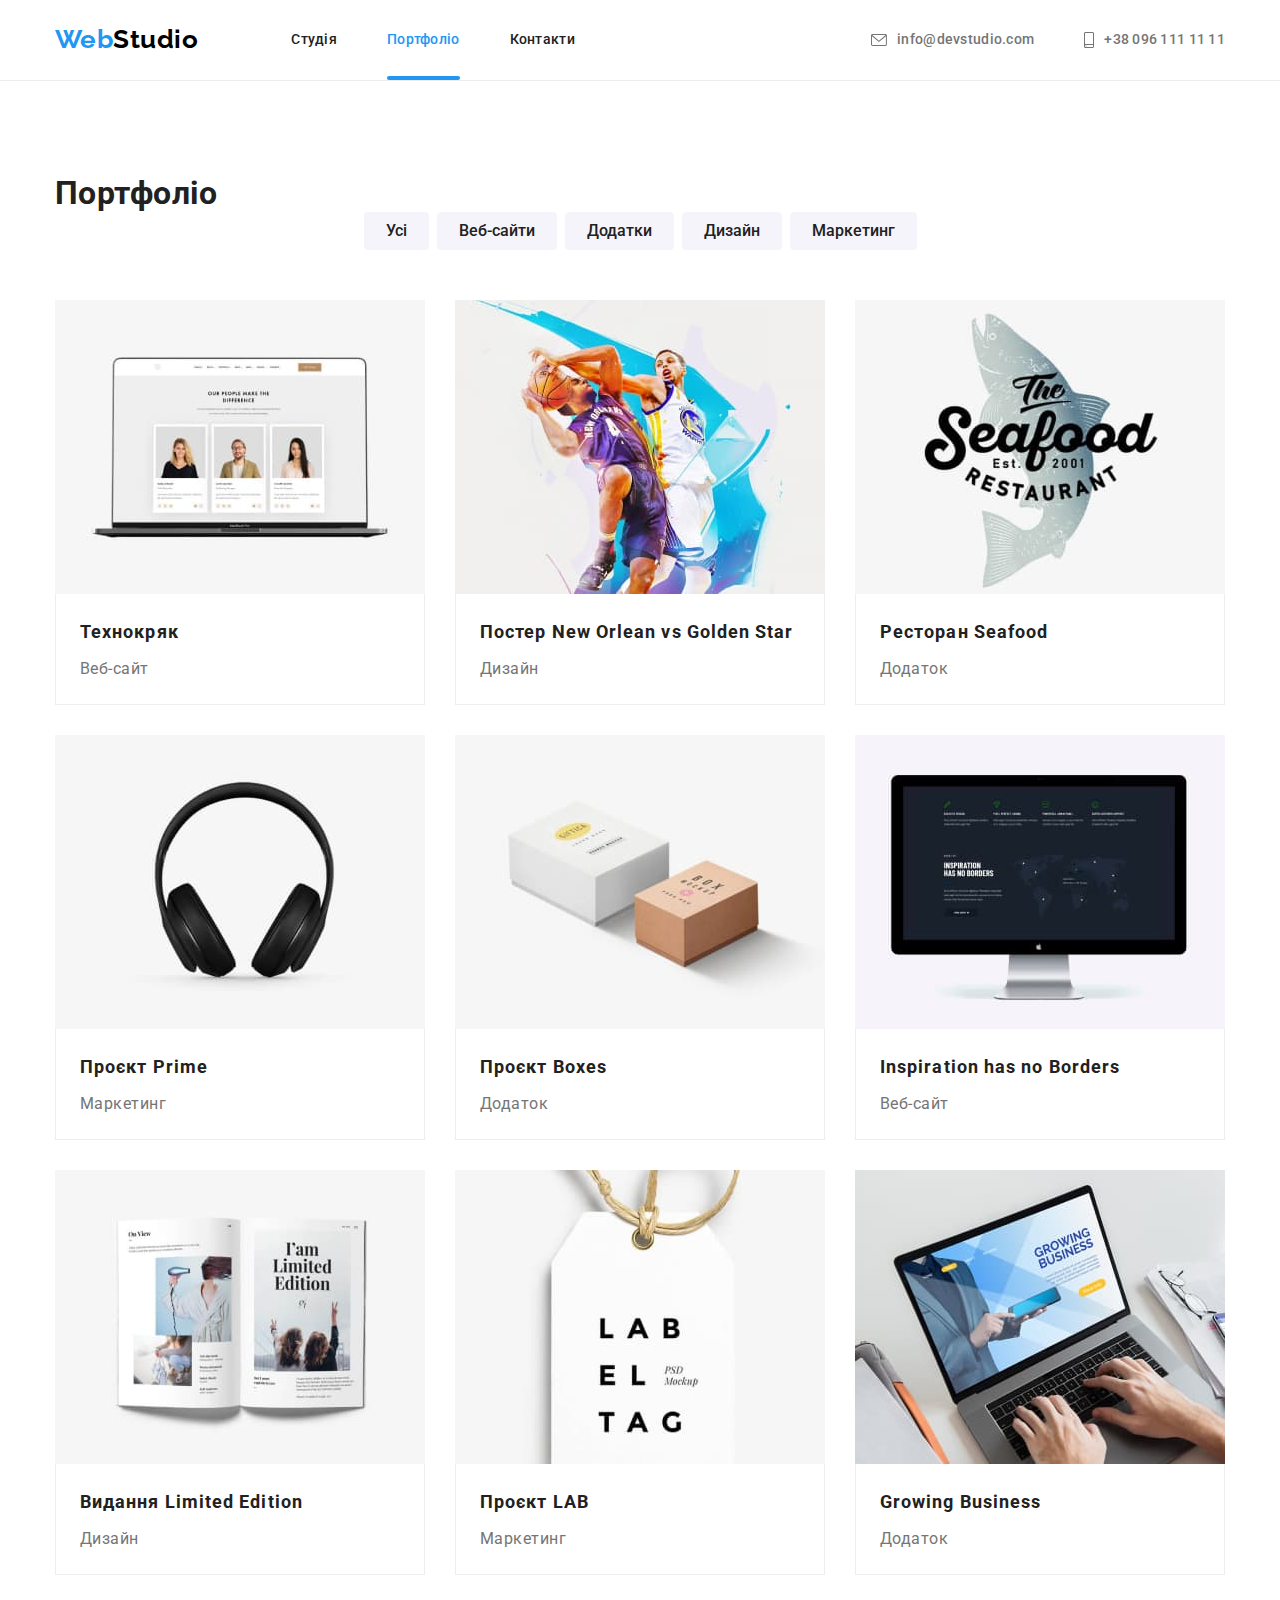
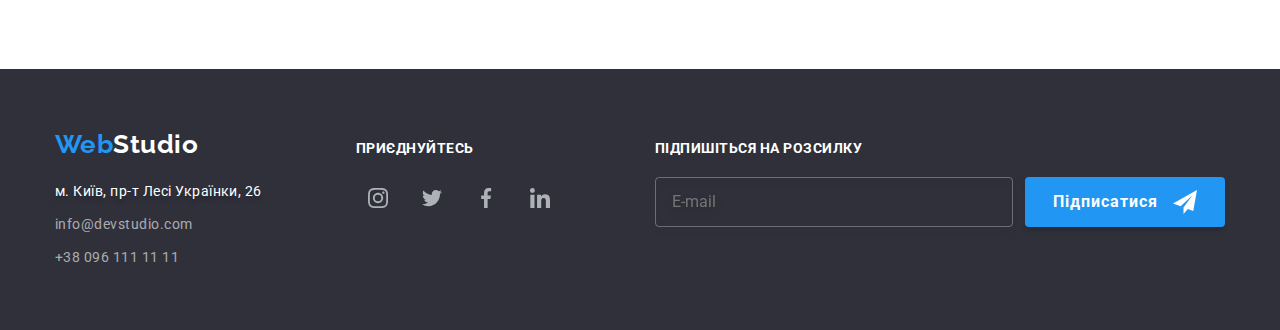
==== commit 580270ff: "Змінює назви класів в чотирьох секціях головної сторінки" ====
--- a/portfolio.html
+++ b/portfolio.html
@@ -308,31 +308,31 @@
         </div>
         <div class="social-footer">
           <h3 class="title">приєднуйтесь</h3>
-          <ul class="social-links reset">
+          <ul class="social-list social-list--footer reset">
             <li>
-              <a href="" class="icon-link">
-                <svg class="icon" width="20" height="20">
+              <a href="" class="social-list__link social-list__link-footer">
+                <svg class="social-list__icon" width="20" height="20">
                   <use href="./images/icon.svg#icon-instagram"></use>
                 </svg>
               </a>
             </li>
             <li>
-              <a href="" class="icon-link">
-                <svg class="icon" width="20" height="20">
+              <a href="" class="social-list__link">
+                <svg class="social-list__icon" width="20" height="20">
                   <use href="./images/icon.svg#icon-twitter"></use>
                 </svg>
               </a>
             </li>
             <li>
-              <a href="" class="icon-link">
-                <svg class="icon" width="20" height="20">
+              <a href="" class="social-list__link">
+                <svg class="social-list__icon" width="20" height="20">
                   <use href="./images/icon.svg#icon-facebook"></use>
                 </svg>
               </a>
             </li>
             <li>
-              <a href="" class="icon-link">
-                <svg class="icon" width="20" height="20">
+              <a href="" class="social-list__link">
+                <svg class="social-list__icon" width="20" height="20">
                   <use href="./images/icon.svg#icon-linkedin"></use>
                 </svg>
               </a>
--- a/css/styles.css
+++ b/css/styles.css
@@ -551,7 +551,7 @@
 
 /* Features */
 
-.hiden {
+.hidden {
   position: absolute;
   width: 1px;
   height: 1px;
@@ -568,20 +568,20 @@
   padding-bottom: 0;
 }
 
-.features {
-  display: flex;
-}
-
-.features .item {
+.features__list {
+  display: flex;
+}
+
+.features__item {
   width: 270px;
   margin-left: 30px;
 }
 
-.features .item:nth-child(1) {
+.features__item:nth-child(1) {
   margin-left: 0;
 }
 
-.icon-features-bg {
+.features__thumb {
   width: 270px;
   padding: 25px 100px;
   margin-bottom: 30px;
@@ -589,15 +589,11 @@
   border-radius: 4px;
 }
 
-.icon-features-bg > .icon {
-  display: block;
-}
-
-.features .text {
-  color: var(--text-color);
-}
-
-.features .title {
+.features__icon {
+  display: block;
+}
+
+.features__title {
   margin-bottom: 10px;
   font-weight: 700;
   font-size: 14px;
@@ -605,28 +601,29 @@
   text-transform: uppercase;
 }
 
-.features .text {
+.features__text {
   font-size: 14px;
   line-height: 1.71;
+  color: var(--text-color);
 }
 
 /* Works */
 
-.works {
-  display: flex;
-}
-
-.works .item {
+.works__list {
+  display: flex;
+}
+
+.works__item {
   position: relative;
   width: 370px;
   margin-left: 30px;
 }
 
-.works .item:nth-child(1) {
+.works__item:nth-child(1) {
   margin-left: 0;
 }
 
-.works .descr {
+.works__descr {
   position: absolute;
   bottom: 0;
   left: 0;
@@ -641,18 +638,18 @@
   background-color: rgba(47, 48, 58, 0.8);;
 }
 
-/* Team */
-
-.section.team {
+/* Section Team */
+
+.team--color {
   background-color: var(--third-background-color);
 }
 
-.team-list {
+.team__list {
   display: flex;
   text-align: center;
 }
 
-.team-list .item {
+.team__item {
   width: 270px;
   margin-left: 30px;
   text-align: center;
@@ -662,27 +659,23 @@
   border-radius: 0px 0px 4px 4px;
 }
 
-.team-list .item:nth-child(1) {
+.team__item:nth-child(1) {
   margin-left: 0;
 }
 
-.section.team > .section-title {
-  margin-bottom: 50px;
-}
-
-.team-list .descr {
+.team__descr {
   padding-top: 30px;
   padding-bottom: 30px;
 }
 
-.team-list .name {
+.team__name {
   margin-bottom: 10px;
   font-weight: 500;
   font-size: 16px;
   line-height: 1.19;
 }
 
-.team-list .position {
+.team__position {
   margin-bottom: 16px;
 
   color: var(--text-color);
@@ -691,13 +684,15 @@
   line-height: 1.19;
 }
 
-.descr .social-links {
+/* Social-list */
+
+.social-list {
   display: flex;
   justify-content: center;
   gap: 10px;
 }
 
-.social-links .icon-link {
+.social-list__link {
   display: flex;
   align-items: center;
   justify-content: center;
@@ -711,25 +706,25 @@
   transition-timing-function: var(--transition-timing-function);
 }
 
-.icon-link:hover,
-.icon-link:focus {
+.social-list__link:hover,
+.social-list__link:focus {
   color: #ffffff;
   background-color: var(--accent-color);
 }
 
-.icon-link .icon {
+.social-list__icon {
   fill: currentColor;
 }
 
 /* Clients */
 
-.client-links {
+.clients-list {
   display: flex;
   justify-content: center;
   gap: 30px;
 }
 
-.client-link {
+.clients-list__link {
   display: block;
   width: 170px;
   padding: 16px 32px;
@@ -743,13 +738,13 @@
 
 }
 
-.client-link:hover,
-.client-link:focus {
+.clients-list__link:hover,
+.clients-list__link:focus {
   color: var(--accent-color);
   border-color: var(--accent-color);
 }
 
-.client-link .icon {
+.clients-list__icon {
   display: block;
   fill: currentColor;
 }
@@ -850,12 +845,12 @@
   color: #ffffff;
 }
 
-.social-footer .social-links {
+.social-list--footer {
   display: flex;
   gap: 10px;
 }
 
-.social-footer .icon-link {
+.social-list__link--footer {
   display: flex;
   align-items: center;
   justify-content: center;
@@ -868,11 +863,6 @@
   transition-property: background-color;
   transition-duration: var(--transition-duration);
   transition-timing-function: var(--transition-timing-function);
-}
-
-.icon-link:hover,
-.icon-link:focus {
-  background-color: var(--accent-color);
 }
 
 /* Footer Subscription */
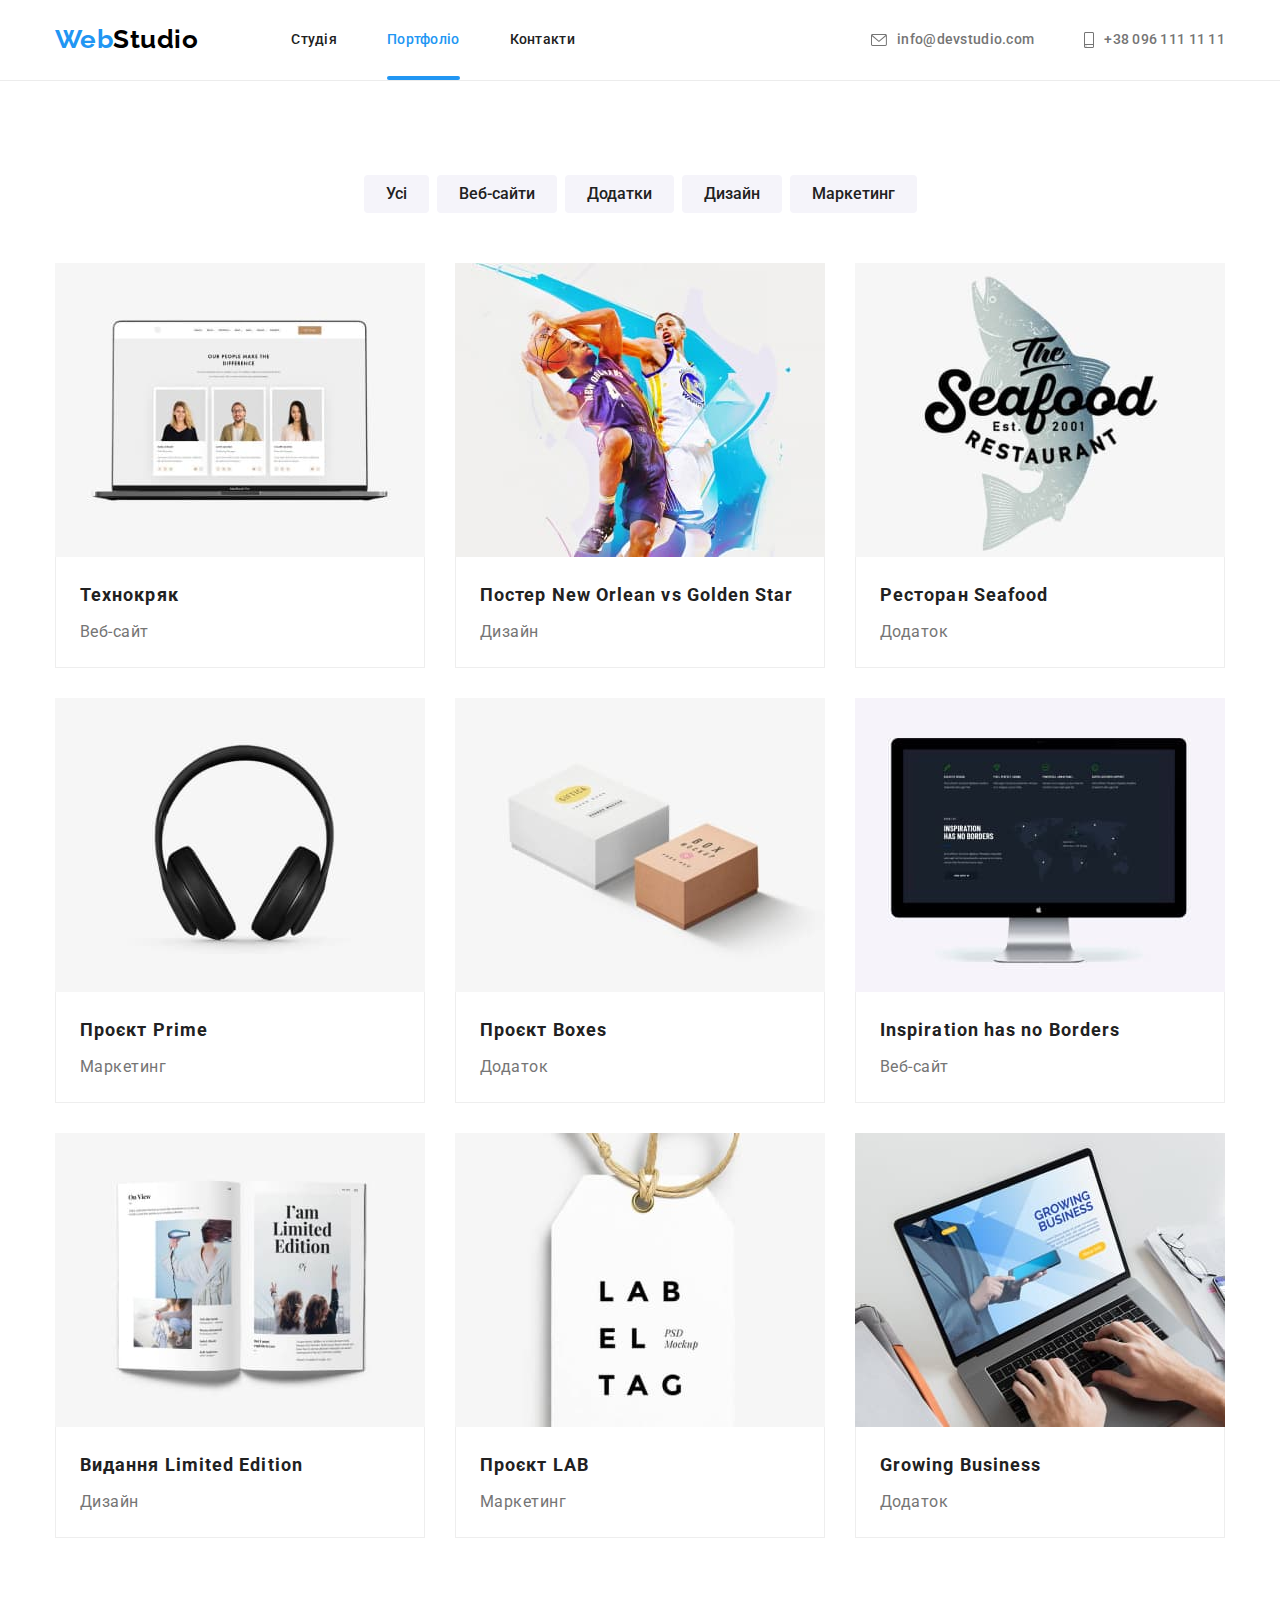
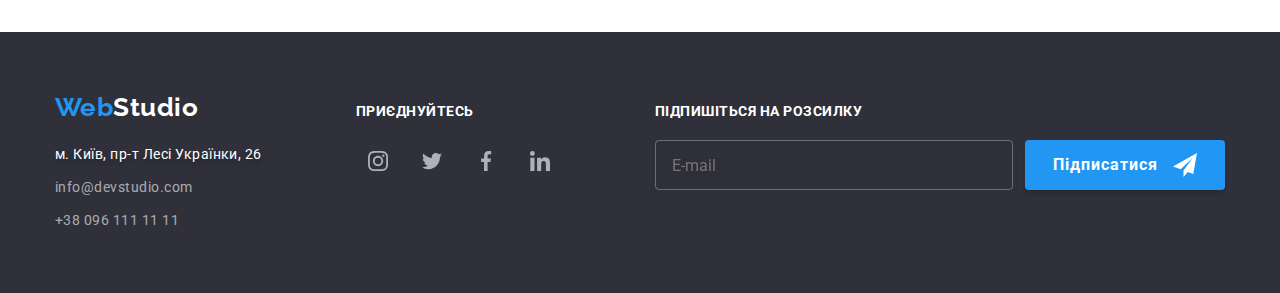
==== commit 086afa62: "Доповнює домашню роботу до здачі" ====
--- a/portfolio.html
+++ b/portfolio.html
@@ -15,7 +15,7 @@
       rel="stylesheet"
       href="https://cdnjs.cloudflare.com/ajax/libs/modern-normalize/1.1.0/modern-normalize.min.css"
     />
-    <link rel="stylesheet" href="./css/styles.css" />
+    <link rel="stylesheet" href="./css/main.min.css">
   </head>
   <body>
     <header class="header">
@@ -50,9 +50,9 @@
     </header>
 
     <main>
-      <section class="section portfolio">
+      <section class="portfolio">
         <div class="container">
-          <h1 class="hiden">Портфоліо</h1>
+          <h1 class="hidden">Портфоліо</h1>
           <!-- Фільтри -->
           <ul class="filters reset">
             <li class="item"><button type="button" class="filter">Усі</button></li>
--- a/css/main.min.css
+++ b/css/main.min.css
@@ -0,0 +1 @@
+:root{--primary-text-color: #212121;--text-color: #757575;--accent-color: #2196f3;--primary-background-color: #ffffff;--secondary-background-color: #2f303a;--third-background-color: #f5f5f5;--transition-duration: 250ms;--transition-timing-function: cubic-bezier(0.4, 0, 0.2, 1)}.hidden{position:absolute;width:1px;height:1px;margin:-1px;border:0;padding:0;white-space:nowrap;-webkit-clip-path:inset(100%);clip-path:inset(100%);clip:rect(0 0 0 0);overflow:hidden}body{background-color:var(--primary-background-color);color:var(--primary-text-color);font-family:"Roboto",sans-serif;letter-spacing:.03em}h1,h2,h3,h4,h5,h6,p{margin-top:0;margin-bottom:0}img{display:block}input,textarea{display:block;outline:rgba(0,0,0,0)}.reset{padding:0;margin:0;list-style:none}.container{margin:0 auto;width:1200px;padding-left:15px;padding-right:15px}.section-title{margin-bottom:50px;color:var(--primary-text-color);font-weight:700;font-size:36px;line-height:1.17;text-align:center}.header-logo{padding-top:24px;padding-bottom:24px;color:#000;font-family:"Raleway",sans-serif;font-weight:700;font-size:26px;line-height:1.2;text-decoration:none;cursor:pointer;-webkit-transition-property:color;transition-property:color;-webkit-transition-duration:var(--transition-duration);transition-duration:var(--transition-duration);-webkit-transition-timing-function:var(--transition-timing-function);transition-timing-function:var(--transition-timing-function)}.header-logo .logo-accent{color:var(--accent-color)}.nav{display:-webkit-box;display:-ms-flexbox;display:flex;-webkit-box-align:center;-ms-flex-align:center;align-items:center}.main-nav{display:-webkit-box;display:-ms-flexbox;display:flex}.site-nav{display:-webkit-box;display:-ms-flexbox;display:flex;margin-left:93px}.site-nav .item+.item{margin-left:50px}.contacts{display:-webkit-box;display:-ms-flexbox;display:flex;margin-left:auto}.contacts .item+.item{margin-left:50px}.site-nav .link,.contacts .contact{display:block;padding-top:32px;padding-bottom:32px;color:var(--primary-text-color);font-weight:500;font-size:14px;line-height:1.14;letter-spacing:.02em;text-decoration:none;-webkit-transition-property:color;transition-property:color;-webkit-transition-duration:var(--transition-duration);transition-duration:var(--transition-duration);-webkit-transition-timing-function:var(--transition-timing-function);transition-timing-function:var(--transition-timing-function)}.site-nav .link.current{position:relative;color:var(--accent-color)}.link.current::after{content:"";position:absolute;left:0;bottom:0;display:block;width:100%;height:4px;border-radius:2px;background-color:var(--accent-color)}.contacts .contact{display:-webkit-box;display:-ms-flexbox;display:flex;-webkit-box-align:center;-ms-flex-align:center;align-items:center;color:var(--text-color);-webkit-transition-property:color;transition-property:color;-webkit-transition-duration:var(--transition-duration);transition-duration:var(--transition-duration);-webkit-transition-timing-function:var(--transition-timing-function);transition-timing-function:var(--transition-timing-function)}.contacts .contact>.icon.envelope{width:16px;height:12px;margin-right:10px;padding:0;fill:currentColor}.contacts .contact>.icon.smartphone{width:10px;height:16px;margin-right:10px;padding:0;fill:currentColor}.site-nav .link:hover,.site-nav .link:focus,.contact:hover,.contact:focus{color:var(--accent-color)}.button{border:none;border-radius:4px;-webkit-box-shadow:0px 4px 4px rgba(0,0,0,.15);box-shadow:0px 4px 4px rgba(0,0,0,.15);padding:10px 32px;min-width:216px;color:var(--primary-background-color);background-color:var(--accent-color);font-weight:700;font-size:16px;line-height:1.88;text-align:center;letter-spacing:.06em;cursor:pointer;-webkit-transition-property:background-color;transition-property:background-color;-webkit-transition-duration:var(--transition-duration);transition-duration:var(--transition-duration);-webkit-transition-timing-function:var(--transition-timing-function);transition-timing-function:var(--transition-timing-function)}.button:hover,.button:focus{background-color:#188ce8}.backdrop{position:fixed;z-index:10;top:0;left:0;width:100%;height:100%;background-color:rgba(0,0,0,.2);-webkit-transform:scale(1);transform:scale(1);-webkit-transition-duration:250ms;transition-duration:250ms;-webkit-transform-origin:top center;transform-origin:top center;-webkit-transition-timing-function:var(--transition-timing-function);transition-timing-function:var(--transition-timing-function)}.backdrop.is-hidden{opacity:0;pointer-events:none;visibility:hidden;-webkit-transform:scale(0);transform:scale(0);-webkit-transition-duration:250ms;transition-duration:250ms;-webkit-transform-origin:top center;transform-origin:top center;-webkit-transition-timing-function:var(--transition-timing-function);transition-timing-function:var(--transition-timing-function)}.modal{position:absolute;top:50%;left:50%;-webkit-transform:translate(-50%, -50%);transform:translate(-50%, -50%);width:528px;height:581px;background-color:#fff;-webkit-box-shadow:0px 1px 3px rgba(0,0,0,.12),0px 1px 1px rgba(0,0,0,.14),0px 2px 1px rgba(0,0,0,.2);box-shadow:0px 1px 3px rgba(0,0,0,.12),0px 1px 1px rgba(0,0,0,.14),0px 2px 1px rgba(0,0,0,.2);border-radius:4px}.modal-btn-close{position:absolute;top:8px;right:8px;display:-webkit-box;display:-ms-flexbox;display:flex;-webkit-box-pack:center;-ms-flex-pack:center;justify-content:center;-webkit-box-align:center;-ms-flex-align:center;align-items:center;width:30px;height:30px;background:#fff;border:1px solid rgba(0,0,0,.1);border-radius:50%;cursor:pointer}.modal-btn-close .icon{width:11px;height:11px;-webkit-transition-property:fill;transition-property:fill;-webkit-transition-duration:var(--transition-duration);transition-duration:var(--transition-duration);-webkit-transition-timing-function:var(--transition-timing-function);transition-timing-function:var(--transition-timing-function)}.modal-btn-close:hover .icon{fill:var(--accent-color)}.registration-form{padding:40px;text-align:left}.modal-title{display:block;text-align:center;margin-bottom:12px;font-weight:700;font-size:20px;line-height:1.15;color:#212121}.modal-label{position:relative;display:block}.modal-label:nth-child(-n+3){margin-bottom:10px}.modal-label:last-child{margin-bottom:20px}.modal-name{display:block;margin-left:0;margin-bottom:4px;font-weight:400;font-size:12px;line-height:1.17;letter-spacing:.01em;color:var(--text-color)}.modal-input{outline:rgba(0,0,0,0);width:100%;height:40px;padding-left:42px;padding-right:42px;border:1px solid rgba(33,33,33,.2);border-radius:4px;font-size:12px;line-height:1.17;letter-spacing:.01em;color:rgba(117,117,117,.5);-webkit-transition-property:border-color,fill;transition-property:border-color,fill;-webkit-transition-duration:var(--transition-duration);transition-duration:var(--transition-duration);-webkit-transition-timing-function:var(--transition-timing-function);transition-timing-function:var(--transition-timing-function)}.modal-input:focus{border-color:var(--accent-color)}.modal-input:focus+.modal-icon{fill:var(--accent-color)}.modal-icon{position:absolute;bottom:11px;left:12px;-webkit-transition-property:border-color,fill;transition-property:border-color,fill;-webkit-transition-duration:var(--transition-duration);transition-duration:var(--transition-duration);-webkit-transition-timing-function:var(--transition-timing-function);transition-timing-function:var(--transition-timing-function)}.modal-textarea{outline:rgba(0,0,0,0);width:100%;height:120px;padding:12px 16px;border:1px solid rgba(33,33,33,.2);border-radius:4px;resize:none;font-weight:400;font-size:12px;line-height:1.17;letter-spacing:.01em;color:rgba(117,117,117,.5);-webkit-transition-property:border-color;transition-property:border-color;-webkit-transition-duration:var(--transition-duration);transition-duration:var(--transition-duration);-webkit-transition-timing-function:var(--transition-timing-function);transition-timing-function:var(--transition-timing-function)}.modal-textarea::-webkit-input-placeholder{font-weight:400;font-size:12px;line-height:1.17;letter-spacing:.01em;color:rgba(117,117,117,.5)}.modal-textarea::-moz-placeholder{font-weight:400;font-size:12px;line-height:1.17;letter-spacing:.01em;color:rgba(117,117,117,.5)}.modal-textarea:-ms-input-placeholder{font-weight:400;font-size:12px;line-height:1.17;letter-spacing:.01em;color:rgba(117,117,117,.5)}.modal-textarea::-ms-input-placeholder{font-weight:400;font-size:12px;line-height:1.17;letter-spacing:.01em;color:rgba(117,117,117,.5)}.modal-textarea::placeholder{font-weight:400;font-size:12px;line-height:1.17;letter-spacing:.01em;color:rgba(117,117,117,.5)}.modal-textarea:focus{border-color:var(--accent-color)}.agreement-title{display:-webkit-box;display:-ms-flexbox;display:flex;-webkit-box-align:center;-ms-flex-align:center;align-items:center;-webkit-box-pack:center;-ms-flex-pack:center;justify-content:center;gap:8px;margin-bottom:30px;text-align:center;font-weight:400;font-size:14px;line-height:1.71;color:var(--text-color);cursor:pointer}.agreement-chekbox{position:absolute;opacity:0;-webkit-transform:scale(0);transform:scale(0)}.agreement-chekbox:checked+.chekbox-icon .uncheked-icon{opacity:0}.agreement-chekbox:checked+.chekbox-icon .cheked-icon{opacity:1}.agreement-chekbox:focus+.chekbox-icon .uncheked-icon{fill:var(--accent-color)}.chekbox-icon{display:block}.uncheked-icon{opacity:1;-webkit-transition-property:opacity,fill;transition-property:opacity,fill;-webkit-transition-duration:var(--transition-duration);transition-duration:var(--transition-duration);-webkit-transition-timing-function:var(--transition-timing-function);transition-timing-function:var(--transition-timing-function)}.cheked-icon{opacity:0;-webkit-transition-property:opacity;transition-property:opacity;-webkit-transition-duration:var(--transition-duration);transition-duration:var(--transition-duration);-webkit-transition-timing-function:var(--transition-timing-function);transition-timing-function:var(--transition-timing-function)}.agreement-name{-webkit-user-select:none;-moz-user-select:none;-ms-user-select:none;user-select:none}.agreement-link{text-decoration:underline;text-underline-position:under;color:var(--accent-color);-webkit-transition-property:color;transition-property:color;-webkit-transition-duration:var(--transition-duration);transition-duration:var(--transition-duration);-webkit-transition-timing-function:var(--transition-timing-function);transition-timing-function:var(--transition-timing-function)}.agreement-link:hover,.agreement-link:focus{color:#188ce8}.agreement-btn{display:block;margin:0 auto;width:200px;height:50px;border:none;font-weight:700;font-size:16px;line-height:1.88;letter-spacing:.06em;color:#fff;background-color:var(--accent-color);-webkit-box-shadow:0px 4px 4px rgba(0,0,0,.15);box-shadow:0px 4px 4px rgba(0,0,0,.15);border-radius:4px;cursor:pointer;-webkit-transition-property:background-color;transition-property:background-color;-webkit-transition-duration:var(--transition-duration);transition-duration:var(--transition-duration);-webkit-transition-timing-function:var(--transition-timing-function);transition-timing-function:var(--transition-timing-function)}.agreement-btn:hover,.agreement-btn:focus{background-color:#188ce8}.social-list{display:-webkit-box;display:-ms-flexbox;display:flex;-webkit-box-pack:center;-ms-flex-pack:center;justify-content:center;gap:10px}.social-list__link{display:-webkit-box;display:-ms-flexbox;display:flex;-webkit-box-align:center;-ms-flex-align:center;align-items:center;-webkit-box-pack:center;-ms-flex-pack:center;justify-content:center;width:44px;height:44px;border-radius:50%;color:#afb1b8;-webkit-transition-property:background-color,color;transition-property:background-color,color;-webkit-transition-duration:var(--transition-duration);transition-duration:var(--transition-duration);-webkit-transition-timing-function:var(--transition-timing-function);transition-timing-function:var(--transition-timing-function)}.social-list__link:hover,.social-list__link:focus{color:#fff;background-color:var(--accent-color)}.social-list__icon{fill:currentColor}.social-footer{width:206px;margin-left:70px;-ms-flex-line-pack:center;align-content:center}.social-footer .title{margin-bottom:20px;font-weight:700;font-size:14px;line-height:16px;text-transform:uppercase;color:#fff}.footer-logo{display:block;margin-bottom:20px;color:var(--primary-background-color);font-family:"Raleway",sans-serif;font-weight:700;font-size:26px;line-height:1.19;text-decoration:none;-webkit-transition-property:color;transition-property:color;-webkit-transition-duration:var(--transition-duration);transition-duration:var(--transition-duration);-webkit-transition-timing-function:var(--transition-timing-function);transition-timing-function:var(--transition-timing-function)}.footer-logo .logo-accent{color:var(--accent-color)}.social-list{display:-webkit-box;display:-ms-flexbox;display:flex;-webkit-box-pack:center;-ms-flex-pack:center;justify-content:center;gap:10px}.social-list__link{display:-webkit-box;display:-ms-flexbox;display:flex;-webkit-box-align:center;-ms-flex-align:center;align-items:center;-webkit-box-pack:center;-ms-flex-pack:center;justify-content:center;width:44px;height:44px;border-radius:50%;color:#afb1b8;-webkit-transition-property:background-color,color;transition-property:background-color,color;-webkit-transition-duration:var(--transition-duration);transition-duration:var(--transition-duration);-webkit-transition-timing-function:var(--transition-timing-function);transition-timing-function:var(--transition-timing-function)}.social-list__link:hover,.social-list__link:focus{color:#fff;background-color:var(--accent-color)}.social-list__icon{fill:currentColor}.social-footer{width:206px;margin-left:70px;-ms-flex-line-pack:center;align-content:center}.social-footer .title{margin-bottom:20px;font-weight:700;font-size:14px;line-height:16px;text-transform:uppercase;color:#fff}.subscription{margin-left:93px}.subscription-form{display:-webkit-box;display:-ms-flexbox;display:flex}.subscription .title{margin-bottom:20px;font-weight:700;font-size:14px;line-height:1.14;text-transform:uppercase;color:#fff}.subscription-input{width:358px;height:50px;margin-right:12px;padding:15px 16px;border:1px solid rgba(255,255,255,.3);-webkit-filter:drop-shadow(0px 4px 4px rgba(0, 0, 0, 0.15));filter:drop-shadow(0px 4px 4px rgba(0, 0, 0, 0.15));border-radius:4px;background-color:rgba(0,0,0,0);font-size:16px;line-height:1.25;color:rgba(255,255,255,.6);-webkit-transition-property:border-color;transition-property:border-color;-webkit-transition-duration:var(--transition-duration);transition-duration:var(--transition-duration);-webkit-transition-timing-function:var(--transition-timing-function);transition-timing-function:var(--transition-timing-function)}.subscription-input:focus{border-color:var(--accent-color)}.subscription-btn{position:relative;display:block;width:200px;height:50px;padding:10px 28px;border:none;background-color:#2196f3;-webkit-box-shadow:0px 4px 4px rgba(0,0,0,.15);box-shadow:0px 4px 4px rgba(0,0,0,.15);border-radius:4px;text-align:start;font-weight:700;font-size:16px;line-height:1.88;letter-spacing:.06em;color:#fff;cursor:pointer;-webkit-transition-property:background-color;transition-property:background-color;-webkit-transition-duration:var(--transition-duration);transition-duration:var(--transition-duration);-webkit-transition-timing-function:var(--transition-timing-function);transition-timing-function:var(--transition-timing-function)}.subscription-btn:hover,.subscription-btn:focus{background-color:#188ce8}.subscription-icon{position:absolute;top:13px;right:28px}.filters{display:-webkit-box;display:-ms-flexbox;display:flex;-webkit-box-pack:center;-ms-flex-pack:center;justify-content:center;margin-bottom:50px}.filters .item+.item{margin-left:8px}.filters .button{padding:6px 22px}.filter{padding:6px 22px;background-color:#f5f4fa;color:var(--primary-text-color);border-radius:4px;border:none;font-weight:500;font-size:16px;line-height:1.62;font-family:inherit;-webkit-transition-property:background-color,color,-webkit-box-shadow;transition-property:background-color,color,-webkit-box-shadow;transition-property:background-color,color,box-shadow;transition-property:background-color,color,box-shadow,-webkit-box-shadow;-webkit-transition-duration:var(--transition-duration);transition-duration:var(--transition-duration);-webkit-transition-timing-function:var(--transition-timing-function);transition-timing-function:var(--transition-timing-function)}.filter:hover,.filter:focus{background-color:var(--accent-color);color:var(--primary-background-color);-webkit-box-shadow:0px 3px 1px rgba(0,0,0,.1),0px 1px 2px rgba(0,0,0,.08),0px 2px 2px rgba(0,0,0,.12);box-shadow:0px 3px 1px rgba(0,0,0,.1),0px 1px 2px rgba(0,0,0,.08),0px 2px 2px rgba(0,0,0,.12);cursor:pointer}.header{border-bottom:1px solid #ececec}.hero{padding-top:200px;padding-bottom:200px;text-align:center;background-color:#c4c4c4;max-width:1600px;margin-left:auto;margin-right:auto;background-image:-webkit-gradient(linear, left top, right top, from(rgba(47, 48, 58, 0.4)), to(rgba(47, 48, 58, 0.4))),url(../images/bg-image-hero.jpg);background-image:linear-gradient(to right, rgba(47, 48, 58, 0.4), rgba(47, 48, 58, 0.4)),url(../images/bg-image-hero.jpg);background-repeat:no-repeat;background-position:center;background-size:cover}.hero-title{margin:0 auto;margin-bottom:30px;width:696px;color:var(--primary-background-color);font-weight:900;font-size:44px;line-height:1.36;letter-spacing:.06em;text-transform:uppercase}.features{padding-top:94px;padding-bottom:0px}.features__list{display:-webkit-box;display:-ms-flexbox;display:flex}.features__item{width:270px;margin-left:30px}.features__item:nth-child(1){margin-left:0}.features__thumb{width:270px;padding:25px 100px;margin-bottom:30px;background:#f5f4fa;border-radius:4px}.features__icon{display:block}.features__title{margin-bottom:10px;font-weight:700;font-size:14px;line-height:1.14;text-transform:uppercase}.features__text{font-size:14px;line-height:1.71;color:var(--text-color)}.works{padding-top:94px;padding-bottom:94px}.works__list{display:-webkit-box;display:-ms-flexbox;display:flex}.works__item{position:relative;width:370px;margin-left:30px}.works__item:nth-child(1){margin-left:0}.works__descr{position:absolute;bottom:0;left:0;width:100%;padding:27px;font-weight:700;font-size:14px;line-height:1.14;text-align:center;text-transform:uppercase;color:#fff;background-color:rgba(47,48,58,.8)}.team{padding-top:94px;padding-bottom:94px}.team--color{background-color:var(--third-background-color)}.team__list{display:-webkit-box;display:-ms-flexbox;display:flex;text-align:center}.team__item{width:270px;margin-left:30px;text-align:center;background-color:var(--primary-background-color);-webkit-box-shadow:0px 1px 3px rgba(0,0,0,.12),0px 1px 1px rgba(0,0,0,.14),0px 2px 1px rgba(0,0,0,.2);box-shadow:0px 1px 3px rgba(0,0,0,.12),0px 1px 1px rgba(0,0,0,.14),0px 2px 1px rgba(0,0,0,.2);border-radius:0px 0px 4px 4px}.team__item:nth-child(1){margin-left:0}.team__descr{padding-top:30px;padding-bottom:30px}.team__name{margin-bottom:10px;font-weight:500;font-size:16px;line-height:1.19}.team__position{margin-bottom:16px;color:var(--text-color);font-size:16px;line-height:1.19}.clients{padding-top:94px;padding-bottom:94px}.clients-list{display:-webkit-box;display:-ms-flexbox;display:flex;-webkit-box-pack:center;-ms-flex-pack:center;justify-content:center;gap:30px}.clients-list__link{display:block;width:170px;padding:16px 32px;border:1px solid #afb1b8;border-radius:4px;color:#afb1b8;-webkit-transition-property:border-color,color;transition-property:border-color,color;-webkit-transition-duration:var(--transition-duration);transition-duration:var(--transition-duration);-webkit-transition-timing-function:var(--transition-timing-function);transition-timing-function:var(--transition-timing-function)}.clients-list__link:hover,.clients-list__link:focus{color:var(--accent-color);border-color:var(--accent-color)}.clients-list__icon{display:block;fill:currentColor}.footer{padding-top:60px;padding-bottom:60px;background-color:var(--secondary-background-color)}.footer-address{display:block;color:var(--primary-background-color);text-decoration:none;text-shadow:0px 4px 4px rgba(0,0,0,.25);-webkit-transition-property:color;transition-property:color;-webkit-transition-duration:var(--transition-duration);transition-duration:var(--transition-duration);-webkit-transition-timing-function:var(--transition-timing-function);transition-timing-function:var(--transition-timing-function)}.footer-address:hover,.footer-address:focus{color:var(--accent-color)}.footer-mail,.footer-tel{display:block;color:rgba(255,255,255,.6);text-decoration:none;-webkit-transition-property:color;transition-property:color;-webkit-transition-duration:var(--transition-duration);transition-duration:var(--transition-duration);-webkit-transition-timing-function:var(--transition-timing-function);transition-timing-function:var(--transition-timing-function)}.footer-mail:hover,.footer-mail:focus,.footer-tel:hover,.footer-tel:focus{color:var(--accent-color)}.address{width:231px;font-size:14px;line-height:1.71;font-style:normal}.address .item:nth-child(-n+2){margin-bottom:9px}.aligned{display:-webkit-box;display:-ms-flexbox;display:flex;-webkit-box-align:baseline;-ms-flex-align:baseline;align-items:baseline}.portfolio{padding-top:94px;padding-bottom:94px}.card-thumd{position:relative;overflow:hidden}.card-overlay{position:absolute;bottom:0;left:0;width:100%;height:100%;background-color:rgba(33,150,243,.9);-webkit-transform:translateY(100%);transform:translateY(100%);-webkit-transition-property:-webkit-transform;transition-property:-webkit-transform;transition-property:transform;transition-property:transform, -webkit-transform;-webkit-transition-duration:var(--transition-duration);transition-duration:var(--transition-duration);-webkit-transition-timing-function:var(--transition-timing-function);transition-timing-function:var(--transition-timing-function)}.card-link:hover .card-overlay{-webkit-transform:translateY(0%);transform:translateY(0%)}.card-actions{display:block;position:absolute;bottom:0;left:0;padding:63px 24px;font-weight:400;font-size:18px;line-height:28px;color:#fff}.cards.flex{display:-webkit-box;display:-ms-flexbox;display:flex;-ms-flex-wrap:wrap;flex-wrap:wrap}.card{width:370px;margin-right:30px;margin-bottom:30px}.card:nth-child(3n){margin-right:0}.card:nth-last-child(-n+3){margin-bottom:0}.card .title{margin-bottom:4px;color:var(--primary-text-color);font-weight:700;font-size:18px;line-height:2;letter-spacing:.06em}.card .text{color:var(--text-color);font-size:16px;line-height:1.88}.card .descr{padding:20px 24px;border:1px solid #eee;border-top:none;background:var(--primary-background-color)}.card-link{display:block;text-decoration:none;-webkit-transition-property:-webkit-box-shadow;transition-property:-webkit-box-shadow;transition-property:box-shadow;transition-property:box-shadow, -webkit-box-shadow;-webkit-transition-duration:var(--transition-duration);transition-duration:var(--transition-duration);-webkit-transition-timing-function:var(--transition-timing-function);transition-timing-function:var(--transition-timing-function)}.card-link:hover,.card-link:focus{-webkit-box-shadow:0px 1px 1px rgba(0,0,0,.12),0px 4px 4px rgba(0,0,0,.06),1px 4px 6px rgba(0,0,0,.16);box-shadow:0px 1px 1px rgba(0,0,0,.12),0px 4px 4px rgba(0,0,0,.06),1px 4px 6px rgba(0,0,0,.16)}/*# sourceMappingURL=main.min.css.map */